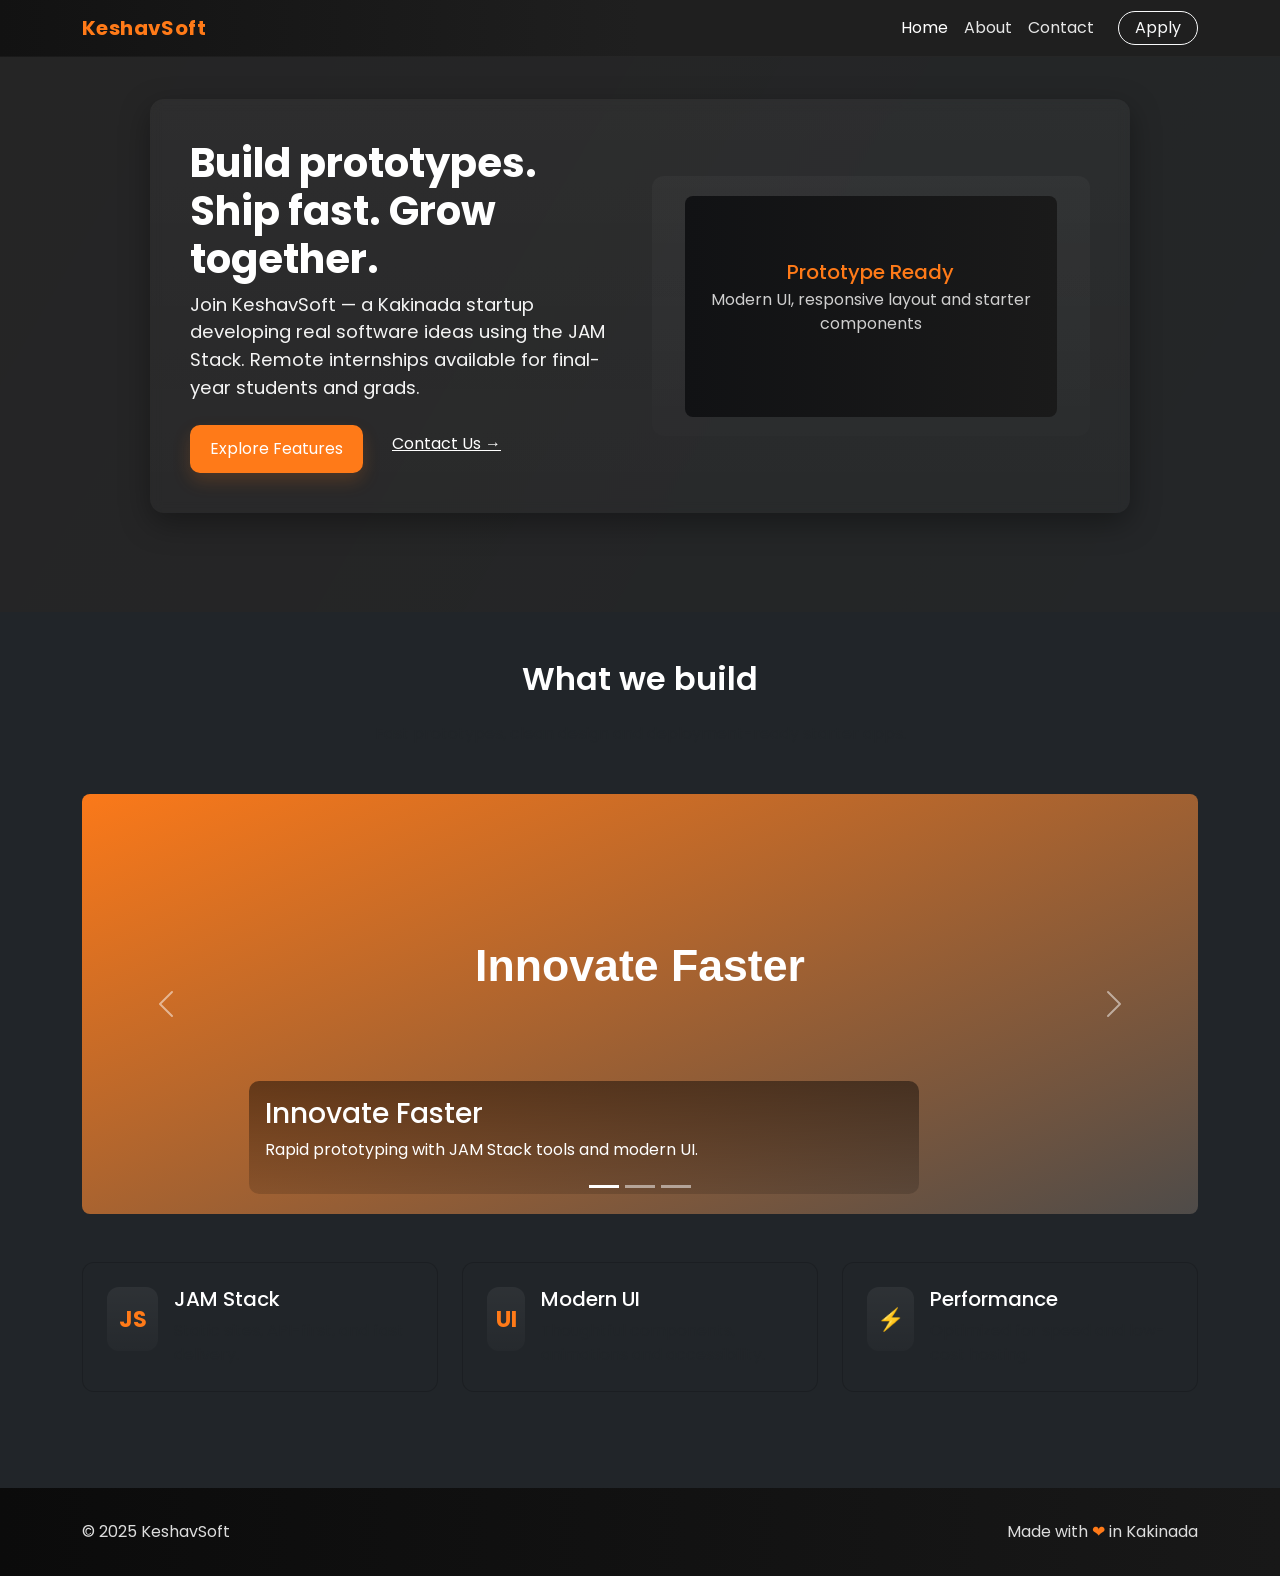
==== index.html @ 03d18139 "Add files via upload" ====
<!doctype html>
<html lang="en">
<head>
  <meta charset="utf-8">
  <meta name="viewport" content="width=device-width,initial-scale=1">
  <title>KeshavSoft — Innovate with JAM</title>
  <link href="https://cdn.jsdelivr.net/npm/bootstrap@5.3.2/dist/css/bootstrap.min.css" rel="stylesheet">
  <link href="style.css" rel="stylesheet">
</head>
<body class="bg-dark text-light">

<nav class="navbar navbar-expand-lg navbar-dark navbar-custom fixed-top">
  <div class="container">
    <a class="navbar-brand" href="index.html">KeshavSoft</a>
    <button class="navbar-toggler" type="button" data-bs-toggle="collapse" data-bs-target="#navMenu">
      <span class="navbar-toggler-icon"></span>
    </button>
    <div class="collapse navbar-collapse" id="navMenu">
      <ul class="navbar-nav ms-auto align-items-lg-center">
        <li class="nav-item"><a class="nav-link active" href="index.html">Home</a></li>
        <li class="nav-item"><a class="nav-link" href="about.html">About</a></li>
        <li class="nav-item"><a class="nav-link" href="contact.html">Contact</a></li>
        <li class="nav-item ms-3"><a class="btn btn-outline-light rounded-pill px-3 py-1" href="#">Apply</a></li>
      </ul>
    </div>
  </div>
</nav>

<header class="hero">
  <div class="container hero-card">
    <div class="row align-items-center">
      <div class="col-md-6">
        <h1 class="display-6 fw-bold" style="color:white">Build prototypes. Ship fast. Grow together.</h1>
        <p class="lead-hero">Join KeshavSoft — a Kakinada startup developing real software ideas using the JAM Stack. Remote internships available for final-year students and grads.</p>
        <div class="mt-4 d-flex gap-3">
          <a class="btn btn-primary-custom" href="#features">Explore Features</a>
          <a class="btn btn-link text-white" href="contact.html">Contact Us →</a>
        </div>
      </div>
      <div class="col-md-6 d-none d-md-block">
        <!-- Put a stylized card or illustration -->
        <div style="height:260px;background:linear-gradient(180deg, rgba(255,255,255,0.03), rgba(255,255,255,0.01));border-radius:12px;display:flex;align-items:center;justify-content:center;">
          <div style="width:85%;height:85%;background:linear-gradient(90deg,#111214, #1a1a1a);border-radius:8px;display:flex;align-items:center;justify-content:center;color:var(--muted)">
            <div style="text-align:center">
              <h5 style="color:var(--brand-orange);margin-bottom:0.25rem">Prototype Ready</h5>
              <p style="color:#cfcfcf">Modern UI, responsive layout and starter components</p>
            </div>
          </div>
        </div>
      </div>
    </div>
  </div>
</header>

<main class="container py-5" id="features">
  <section class="mb-5 text-center">
    <h2 class="section-title">What we build</h2>
    <p class="text-muted">Fast prototypes, clean design and deployment-ready starter apps.</p>
  </section>

  <!-- Carousel (images + text) -->
  <div id="mainCarousel" class="carousel slide mb-5" data-bs-ride="carousel">
    <div class="carousel-indicators">
      <button type="button" data-bs-target="#mainCarousel" data-bs-slide-to="0" class="active" aria-current="true"></button>
      <button type="button" data-bs-target="#mainCarousel" data-bs-slide-to="1"></button>
      <button type="button" data-bs-target="#mainCarousel" data-bs-slide-to="2"></button>
    </div>
    <div class="carousel-inner rounded-3 overflow-hidden">
      <div class="carousel-item active" style="background-image:url('[data-uri]');">
        <div class="carousel-caption d-none d-md-block text-start">
          <h3>Innovate Faster</h3>
          <p>Rapid prototyping with JAM Stack tools and modern UI.</p>
        </div>
      </div>
      <div class="carousel-item" style="background-image:url('[data-uri]');">
        <div class="carousel-caption d-none d-md-block text-start">
          <h3>Design Beautifully</h3>
          <p>Polished interfaces and smooth interactions for users.</p>
        </div>
      </div>
      <div class="carousel-item" style="background-image:url('[data-uri]');">
        <div class="carousel-caption d-none d-md-block text-start">
          <h3>Deploy with Confidence</h3>
          <p>Simple deployments via GitHub Pages or Netlify.</p>
        </div>
      </div>
    </div>
    <button class="carousel-control-prev" type="button" data-bs-target="#mainCarousel" data-bs-slide="prev">
      <span class="carousel-control-prev-icon"></span><span class="visually-hidden">Previous</span>
    </button>
    <button class="carousel-control-next" type="button" data-bs-target="#mainCarousel" data-bs-slide="next">
      <span class="carousel-control-next-icon"></span><span class="visually-hidden">Next</span>
    </button>
  </div>

  <!-- Features cards -->
  <div class="row g-4 features">
    <div class="col-md-4">
      <div class="card p-4 bg-dark text-light">
        <div class="d-flex gap-3 align-items-start">
          <div class="feature-icon">JS</div>
          <div>
            <h5 style="color:white">JAM Stack</h5>
            <p class="text-muted mb-0">Static sites, API-first, and fast delivery.</p>
          </div>
        </div>
      </div>
    </div>
    <div class="col-md-4">
      <div class="card p-4 bg-dark text-light">
        <div class="d-flex gap-3 align-items-start">
          <div class="feature-icon">UI</div>
          <div>
            <h5 style="color:white">Modern UI</h5>
            <p class="text-muted mb-0">Thoughtful components, animations and accessibility.</p>
          </div>
        </div>
      </div>
    </div>
    <div class="col-md-4">
      <div class="card p-4 bg-dark text-light">
        <div class="d-flex gap-3 align-items-start">
          <div class="feature-icon">⚡</div>
          <div>
            <h5 style="color:white">Performance</h5>
            <p class="text-muted mb-0">Optimized for speed and low-cost hosting.</p>
          </div>
        </div>
      </div>
    </div>
  </div>

</main>

<footer class="site-footer mt-5">
  <div class="container d-flex flex-column flex-md-row justify-content-between align-items-center">
    <div>© 2025 KeshavSoft</div>
    <div class="mt-2 mt-md-0">Made with <span style="color:var(--brand-orange)">❤</span> in Kakinada</div>
  </div>
</footer>

<script src="https://cdn.jsdelivr.net/npm/bootstrap@5.3.2/dist/js/bootstrap.bundle.min.js"></script>
</body>
</html>
---- style.css ----
@import url('https://fonts.googleapis.com/css2?family=Poppins:wght@300;400;600;700&display=swap');

:root{
  --brand-orange:#ff7a18;
  --brand-dark:#121212;
  --muted:#6c6c6c;
  --glass: rgba(255,255,255,0.06);
}

*{box-sizing:border-box}
html,body{height:100%;margin:0;font-family:'Poppins',sans-serif;}
a{color:inherit;text-decoration:none}

/* Navbar */
.navbar-custom{
  background: linear-gradient(90deg, var(--brand-dark) 0%, #1f1f1f 50%);
  border-bottom: 1px solid rgba(255,255,255,0.03);
}
.navbar-custom .navbar-brand{color:var(--brand-orange);font-weight:700;letter-spacing:0.4px}
.navbar-custom .nav-link{color:#e6e6e6;transition:color .25s, transform .2s}
.navbar-custom .nav-link:hover{color:var(--brand-orange);transform:translateY(-2px)}

/* Hero */
.hero{
  min-height:68vh;
  display:flex;
  align-items:center;
  justify-content:center;
  color:white;
  position:relative;
  overflow:hidden;
  padding:5rem 1rem;
}
.hero::before{
  content:"";
  position:absolute;inset:0;
  background: linear-gradient(120deg, rgba(255,122,24,0.12), rgba(255,158,74,0.08));
  mix-blend-mode:overlay;
  pointer-events:none;
  animation: heroShift 12s linear infinite;
}
@keyframes heroShift{
  0%{transform:translateX(-20%)}
  50%{transform:translateX(20%)}
  100%{transform:translateX(-20%)}
}
.hero .hero-card{
  backdrop-filter: blur(6px);
  background: linear-gradient(180deg, rgba(255,255,255,0.04), rgba(255,255,255,0.02));
  padding:2.5rem;
  border-radius:14px;
  box-shadow:0 10px 30px rgba(0,0,0,0.35);
  max-width:980px;
  width:100%;
  text-align:left;
}
.lead-hero{font-size:1.15rem;color:rgba(255,255,255,0.95)}

/* Buttons */
.btn-primary-custom{
  background:var(--brand-orange);
  border:none;
  color:white;
  padding:0.75rem 1.25rem;
  border-radius:10px;
  box-shadow:0 8px 18px rgba(255,122,24,0.18);
  transition:transform .25s, box-shadow .25s;
}
.btn-primary-custom:hover{transform:translateY(-4px);box-shadow:0 16px 32px rgba(255,122,24,0.28)}

/* Cards section */
.features .card{
  border-radius:12px;
  transition: transform .3s, box-shadow .3s;
  overflow:hidden;
}
.features .card:hover{transform:translateY(-10px);box-shadow:0 18px 40px rgba(0,0,0,0.18)}
.feature-icon{
  width:64px;height:64px;border-radius:12px;
  display:flex;align-items:center;justify-content:center;
  background:linear-gradient(180deg, rgba(255,255,255,0.06), rgba(255,255,255,0.02));
  color:var(--brand-orange);
  font-weight:700;font-size:22px;
}

/* Carousel custom */
.carousel-item {
  height:420px;
  background-size:cover;
  background-position:center;
}
.carousel-caption{background:linear-gradient(180deg, rgba(0,0,0,0.45), rgba(0,0,0,0.15));padding:1rem;border-radius:10px;max-width:60%}

/* About section with background */
.about-hero{
  padding:5rem 1rem;
  color:white;
  background-image: radial-gradient(circle at 10% 10%, rgba(255,122,24,0.08), transparent 10%),
                    radial-gradient(circle at 90% 80%, rgba(255,158,74,0.06), transparent 12%);
}
.about-panel{
  background: linear-gradient(180deg, rgba(255,255,255,0.02), rgba(255,255,255,0.01));
  padding:2rem;border-radius:12px;box-shadow:0 10px 30px rgba(0,0,0,0.25);
}

/* Contact form */
.contact-card{border-radius:12px;padding:1.5rem;background:#0f0f0f;color:#fff}
.form-control{background:transparent;border-radius:8px;border:1px solid rgba(255,255,255,0.06);color:#fff}
.form-control:focus{box-shadow:0 8px 18px rgba(0,0,0,0.4);border-color:var(--brand-orange)}

/* Footer */
.site-footer{background:linear-gradient(90deg,#0b0b0b 0%, #181818 100%);color:#ddd;padding:2rem 1rem}
.site-footer a{color:var(--brand-orange)}

/* Utilities */
.section-title{color:#fff;margin-bottom:1.5rem;font-weight:600}
@media (max-width:767px){
  .carousel-caption{max-width:90%}
  .hero{padding:3rem 1rem}
  .hero .hero-card{padding:1.25rem}
}
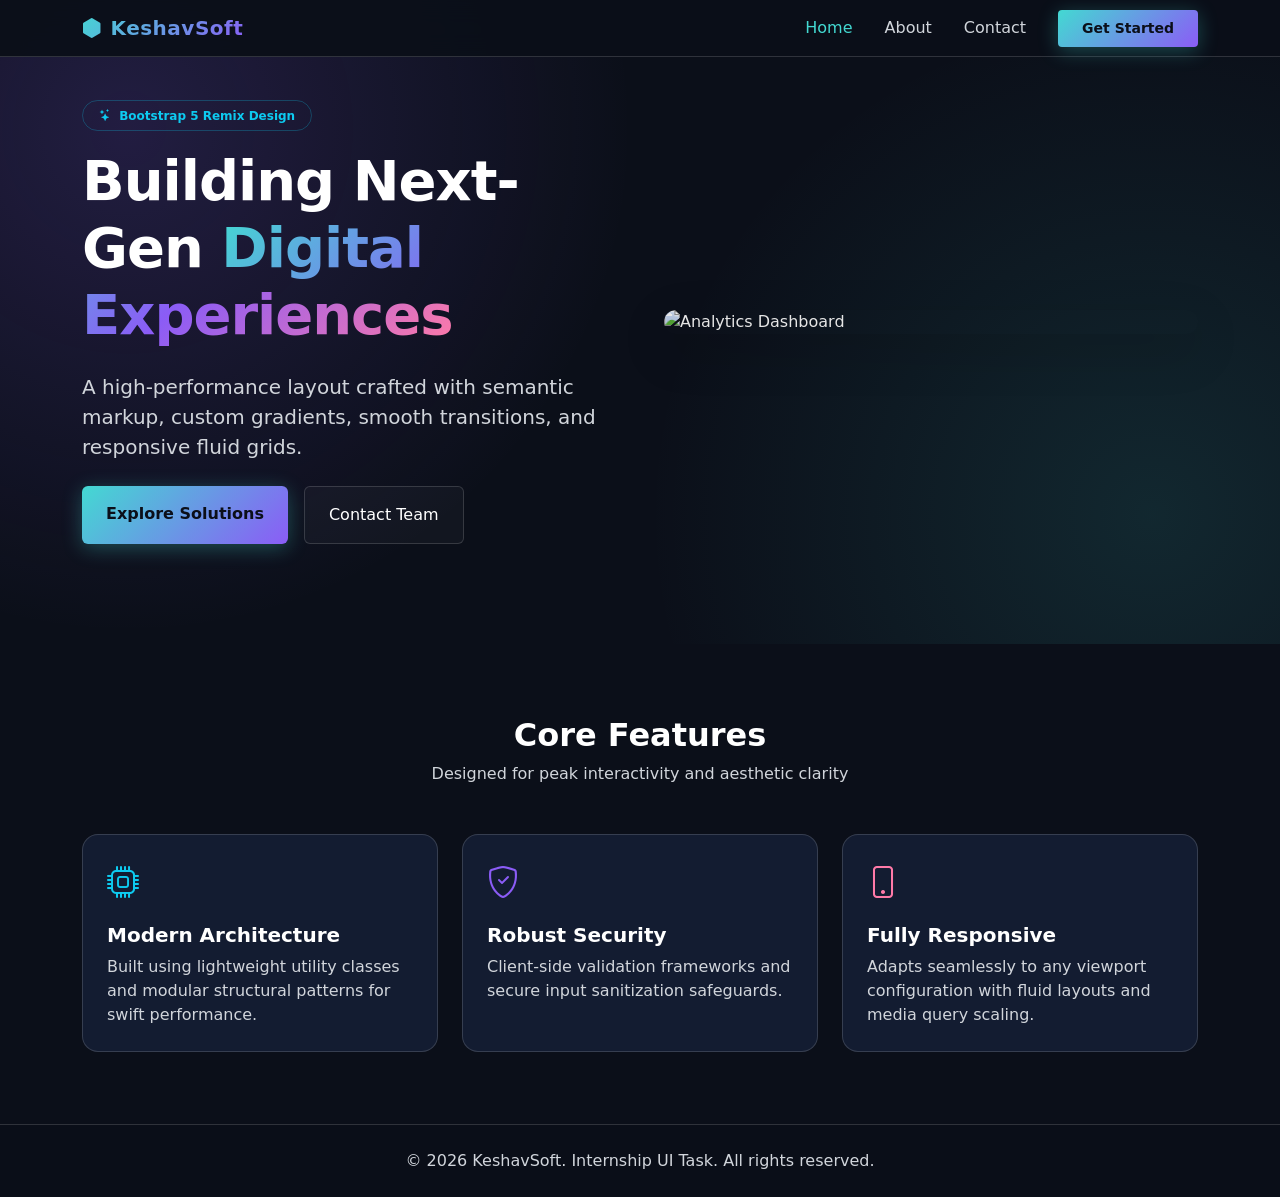
==== commit 0161578c: "Refactor index.html for modern UI and accessibility Updated HTML structure and content for improved " ====
--- a/index.html
+++ b/index.html
@@ -1,144 +1,142 @@
-<!doctype html>
+<!DOCTYPE html>
 <html lang="en">
 <head>
-  <meta charset="utf-8">
-  <meta name="viewport" content="width=device-width,initial-scale=1">
-  <title>KeshavSoft — Innovate with JAM</title>
+  <meta charset="UTF-8">
+  <meta name="viewport" content="width=device-width, initial-scale=1.0">
+  <title>KeshavSoft | Modern UI Showcase</title>
+  <!-- Bootstrap 5 CSS CDN -->
   <link href="https://cdn.jsdelivr.net/npm/bootstrap@5.3.2/dist/css/bootstrap.min.css" rel="stylesheet">
-  <link href="style.css" rel="stylesheet">
+  <!-- Bootstrap Icons -->
+  <link rel="stylesheet" href="https://cdn.jsdelivr.net/npm/bootstrap-icons@1.11.1/font/bootstrap-icons.css">
+  <!-- Custom CSS -->
+  <link rel="stylesheet" href="style.css">
 </head>
-<body class="bg-dark text-light">
+<body>
 
-<nav class="navbar navbar-expand-lg navbar-dark navbar-custom fixed-top">
-  <div class="container">
-    <a class="navbar-brand" href="index.html">KeshavSoft</a>
-    <button class="navbar-toggler" type="button" data-bs-toggle="collapse" data-bs-target="#navMenu">
-      <span class="navbar-toggler-icon"></span>
-    </button>
-    <div class="collapse navbar-collapse" id="navMenu">
-      <ul class="navbar-nav ms-auto align-items-lg-center">
-        <li class="nav-item"><a class="nav-link active" href="index.html">Home</a></li>
-        <li class="nav-item"><a class="nav-link" href="about.html">About</a></li>
-        <li class="nav-item"><a class="nav-link" href="contact.html">Contact</a></li>
-        <li class="nav-item ms-3"><a class="btn btn-outline-light rounded-pill px-3 py-1" href="#">Apply</a></li>
-      </ul>
+  <!-- Navigation Bar -->
+  <nav class="navbar navbar-expand-lg fixed-top navbar-dark">
+    <div class="container">
+      <a class="navbar-brand d-flex align-items-center gap-2" href="index.html">
+        <i class="bi bi-hexagon-fill"></i> KeshavSoft
+      </a>
+      <button class="navbar-toggler border-0" type="button" data-bs-toggle="collapse" data-bs-target="#navbarNav">
+        <span class="navbar-toggler-icon"></span>
+      </button>
+      <div class="collapse navbar-collapse justify-content-end" id="navbarNav">
+        <ul class="navbar-nav gap-3 align-items-lg-center">
+          <li class="nav-item"><a class="nav-link active" href="index.html">Home</a></li>
+          <li class="nav-item"><a class="nav-link" href="about.html">About</a></li>
+          <li class="nav-item"><a class="nav-link" href="contact.html">Contact</a></li>
+          <li class="nav-item ms-lg-2">
+            <a href="contact.html" class="btn btn-glow btn-sm px-4 py-2">Get Started</a>
+          </li>
+        </ul>
+      </div>
     </div>
-  </div>
-</nav>
+  </nav>
 
-<header class="hero">
-  <div class="container hero-card">
-    <div class="row align-items-center">
-      <div class="col-md-6">
-        <h1 class="display-6 fw-bold" style="color:white">Build prototypes. Ship fast. Grow together.</h1>
-        <p class="lead-hero">Join KeshavSoft — a Kakinada startup developing real software ideas using the JAM Stack. Remote internships available for final-year students and grads.</p>
-        <div class="mt-4 d-flex gap-3">
-          <a class="btn btn-primary-custom" href="#features">Explore Features</a>
-          <a class="btn btn-link text-white" href="contact.html">Contact Us →</a>
+  <!-- Hero Section -->
+  <header class="hero-section text-center text-lg-start">
+    <div class="container">
+      <div class="row align-items-center g-5">
+        <div class="col-lg-6">
+          <span class="badge bg-purple bg-opacity-10 text-info border border-info border-opacity-25 px-3 py-2 rounded-pill mb-3">
+            <i class="bi bi-stars me-1"></i> Bootstrap 5 Remix Design
+          </span>
+          <h1 class="display-4 fw-bold mb-4">Building Next-Gen <span class="text-gradient">Digital Experiences</span></h1>
+          <p class="lead text-muted mb-4">A high-performance layout crafted with semantic markup, custom gradients, smooth transitions, and responsive fluid grids.</p>
+          <div class="d-flex flex-wrap gap-3 justify-content-center justify-content-lg-start">
+            <a href="about.html" class="btn btn-glow px-4 py-3">Explore Solutions</a>
+            <a href="contact.html" class="btn btn-outline-custom px-4 py-3">Contact Team</a>
+          </div>
         </div>
-      </div>
-      <div class="col-md-6 d-none d-md-block">
-        <!-- Put a stylized card or illustration -->
-        <div style="height:260px;background:linear-gradient(180deg, rgba(255,255,255,0.03), rgba(255,255,255,0.01));border-radius:12px;display:flex;align-items:center;justify-content:center;">
-          <div style="width:85%;height:85%;background:linear-gradient(90deg,#111214, #1a1a1a);border-radius:8px;display:flex;align-items:center;justify-content:center;color:var(--muted)">
-            <div style="text-align:center">
-              <h5 style="color:var(--brand-orange);margin-bottom:0.25rem">Prototype Ready</h5>
-              <p style="color:#cfcfcf">Modern UI, responsive layout and starter components</p>
+        <div class="col-lg-6">
+          <!-- Featured Carousel Component -->
+          <div id="heroCarousel" class="carousel slide shadow-lg" data-bs-ride="carousel">
+            <div class="carousel-indicators">
+              <button type="button" data-bs-target="#heroCarousel" data-bs-slide-to="0" class="active"></button>
+              <button type="button" data-bs-target="#heroCarousel" data-bs-slide-to="1"></button>
+              <button type="button" data-bs-target="#heroCarousel" data-bs-slide-to="2"></button>
+            </div>
+            <div class="carousel-inner">
+              <div class="carousel-item active" data-bs-interval="4000">
+                <img src="https://images.unsplash.com/photo-1551288049-bebda4e38f71?auto=format&fit=crop&w=800&q=80" class="d-block w-100" alt="Analytics Dashboard">
+                <div class="carousel-caption d-none d-md-block">
+                  <h5 class="fw-bold text-white">Smart Analytics</h5>
+                  <p class="small text-muted mb-0">Real-time data insights tailored for enterprise solutions.</p>
+                </div>
+              </div>
+              <div class="carousel-item" data-bs-interval="4000">
+                <img src="https://images.unsplash.com/photo-1460925895917-afdab827c52f?auto=format&fit=crop&w=800&q=80" class="d-block w-100" alt="Strategy Planning">
+                <div class="carousel-caption d-none d-md-block">
+                  <h5 class="fw-bold text-white">Strategic Growth</h5>
+                  <p class="small text-muted mb-0">Engineered with modular Bootstrap components.</p>
+                </div>
+              </div>
+              <div class="carousel-item" data-bs-interval="4000">
+                <img src="https://images.unsplash.com/photo-1522071820081-009f0129c71c?auto=format&fit=crop&w=800&q=80" class="d-block w-100" alt="Collaboration">
+                <div class="carousel-caption d-none d-md-block">
+                  <h5 class="fw-bold text-white">Seamless Collaboration</h5>
+                  <p class="small text-muted mb-0">Fully responsive across desktop, tablet, and mobile views.</p>
+                </div>
+              </div>
             </div>
           </div>
         </div>
       </div>
     </div>
-  </div>
-</header>
+  </header>
 
-<main class="container py-5" id="features">
-  <section class="mb-5 text-center">
-    <h2 class="section-title">What we build</h2>
-    <p class="text-muted">Fast prototypes, clean design and deployment-ready starter apps.</p>
-  </section>
-
-  <!-- Carousel (images + text) -->
-  <div id="mainCarousel" class="carousel slide mb-5" data-bs-ride="carousel">
-    <div class="carousel-indicators">
-      <button type="button" data-bs-target="#mainCarousel" data-bs-slide-to="0" class="active" aria-current="true"></button>
-      <button type="button" data-bs-target="#mainCarousel" data-bs-slide-to="1"></button>
-      <button type="button" data-bs-target="#mainCarousel" data-bs-slide-to="2"></button>
-    </div>
-    <div class="carousel-inner rounded-3 overflow-hidden">
-      <div class="carousel-item active" style="background-image:url('[data-uri]');">
-        <div class="carousel-caption d-none d-md-block text-start">
-          <h3>Innovate Faster</h3>
-          <p>Rapid prototyping with JAM Stack tools and modern UI.</p>
+  <!-- Feature Cards Section -->
+  <section class="py-5">
+    <div class="container py-4">
+      <div class="text-center mb-5">
+        <h2 class="fw-bold">Core Features</h2>
+        <p class="text-muted">Designed for peak interactivity and aesthetic clarity</p>
+      </div>
+      <div class="row g-4">
+        <div class="col-md-4">
+          <div class="card card-custom p-4 h-100">
+            <div class="feature-icon mb-3 text-info fs-2">
+              <i class="bi bi-cpu"></i>
+            </div>
+            <h4 class="h5 fw-bold mb-2">Modern Architecture</h4>
+            <p class="text-muted mb-0">Built using lightweight utility classes and modular structural patterns for swift performance.</p>
+          </div>
         </div>
-      </div>
-      <div class="carousel-item" style="background-image:url('[data-uri]');">
-        <div class="carousel-caption d-none d-md-block text-start">
-          <h3>Design Beautifully</h3>
-          <p>Polished interfaces and smooth interactions for users.</p>
+        <div class="col-md-4">
+          <div class="card card-custom p-4 h-100">
+            <div class="feature-icon mb-3 text-purple fs-2" style="color: #8B5CF6;">
+              <i class="bi bi-shield-check"></i>
+            </div>
+            <h4 class="h5 fw-bold mb-2">Robust Security</h4>
+            <p class="text-muted mb-0">Client-side validation frameworks and secure input sanitization safeguards.</p>
+          </div>
         </div>
-      </div>
-      <div class="carousel-item" style="background-image:url('[data-uri]');">
-        <div class="carousel-caption d-none d-md-block text-start">
-          <h3>Deploy with Confidence</h3>
-          <p>Simple deployments via GitHub Pages or Netlify.</p>
-        </div>
-      </div>
-    </div>
-    <button class="carousel-control-prev" type="button" data-bs-target="#mainCarousel" data-bs-slide="prev">
-      <span class="carousel-control-prev-icon"></span><span class="visually-hidden">Previous</span>
-    </button>
-    <button class="carousel-control-next" type="button" data-bs-target="#mainCarousel" data-bs-slide="next">
-      <span class="carousel-control-next-icon"></span><span class="visually-hidden">Next</span>
-    </button>
-  </div>
-
-  <!-- Features cards -->
-  <div class="row g-4 features">
-    <div class="col-md-4">
-      <div class="card p-4 bg-dark text-light">
-        <div class="d-flex gap-3 align-items-start">
-          <div class="feature-icon">JS</div>
-          <div>
-            <h5 style="color:white">JAM Stack</h5>
-            <p class="text-muted mb-0">Static sites, API-first, and fast delivery.</p>
+        <div class="col-md-4">
+          <div class="card card-custom p-4 h-100">
+            <div class="feature-icon mb-3 text-pink fs-2" style="color: #FF7AA8;">
+              <i class="bi bi-phone"></i>
+            </div>
+            <h4 class="h5 fw-bold mb-2">Fully Responsive</h4>
+            <p class="text-muted mb-0">Adapts seamlessly to any viewport configuration with fluid layouts and media query scaling.</p>
           </div>
         </div>
       </div>
     </div>
-    <div class="col-md-4">
-      <div class="card p-4 bg-dark text-light">
-        <div class="d-flex gap-3 align-items-start">
-          <div class="feature-icon">UI</div>
-          <div>
-            <h5 style="color:white">Modern UI</h5>
-            <p class="text-muted mb-0">Thoughtful components, animations and accessibility.</p>
-          </div>
-        </div>
-      </div>
+  </section>
+
+  <!-- Footer -->
+  <footer class="py-4 text-center">
+    <div class="container">
+      <p class="mb-0 text-muted">&copy; <span id="year"></span> KeshavSoft. Internship UI Task. All rights reserved.</p>
     </div>
-    <div class="col-md-4">
-      <div class="card p-4 bg-dark text-light">
-        <div class="d-flex gap-3 align-items-start">
-          <div class="feature-icon">⚡</div>
-          <div>
-            <h5 style="color:white">Performance</h5>
-            <p class="text-muted mb-0">Optimized for speed and low-cost hosting.</p>
-          </div>
-        </div>
-      </div>
-    </div>
-  </div>
+  </footer>
 
-</main>
-
-<footer class="site-footer mt-5">
-  <div class="container d-flex flex-column flex-md-row justify-content-between align-items-center">
-    <div>© 2025 KeshavSoft</div>
-    <div class="mt-2 mt-md-0">Made with <span style="color:var(--brand-orange)">❤</span> in Kakinada</div>
-  </div>
-</footer>
-
-<script src="https://cdn.jsdelivr.net/npm/bootstrap@5.3.2/dist/js/bootstrap.bundle.min.js"></script>
+  <!-- Bootstrap JS Bundle -->
+  <script src="https://cdn.jsdelivr.net/npm/bootstrap@5.3.2/dist/js/bootstrap.bundle.min.js"></script>
+  <script>
+    document.getElementById('year').textContent = new Date().getFullYear();
+  </script>
 </body>
 </html>
--- a/style.css
+++ b/style.css
@@ -1,122 +1,185 @@
-
-@import url('https://fonts.googleapis.com/css2?family=Poppins:wght@300;400;600;700&display=swap');
-
-:root{
-  --brand-orange:#ff7a18;
-  --brand-dark:#121212;
-  --muted:#6c6c6c;
-  --glass: rgba(255,255,255,0.06);
+/* --- Custom Modern Theme: Midnight Creative (High Contrast) --- */
+:root {
+  --bg-midnight: #0b0f19;
+  --card-bg: #131c31;
+  --accent-aqua: #43D9D2;
+  --accent-violet: #8B5CF6;
+  --accent-pink: #FF7AA8;
+  --text-main: #FFFFFF;
+  --text-muted: #D1D5DB; /* Brightened significantly for full readability */
+  --border-color: rgba(255, 255, 255, 0.15);
 }
 
-*{box-sizing:border-box}
-html,body{height:100%;margin:0;font-family:'Poppins',sans-serif;}
-a{color:inherit;text-decoration:none}
-
-/* Navbar */
-.navbar-custom{
-  background: linear-gradient(90deg, var(--brand-dark) 0%, #1f1f1f 50%);
-  border-bottom: 1px solid rgba(255,255,255,0.03);
-}
-.navbar-custom .navbar-brand{color:var(--brand-orange);font-weight:700;letter-spacing:0.4px}
-.navbar-custom .nav-link{color:#e6e6e6;transition:color .25s, transform .2s}
-.navbar-custom .nav-link:hover{color:var(--brand-orange);transform:translateY(-2px)}
-
-/* Hero */
-.hero{
-  min-height:68vh;
-  display:flex;
-  align-items:center;
-  justify-content:center;
-  color:white;
-  position:relative;
-  overflow:hidden;
-  padding:5rem 1rem;
-}
-.hero::before{
-  content:"";
-  position:absolute;inset:0;
-  background: linear-gradient(120deg, rgba(255,122,24,0.12), rgba(255,158,74,0.08));
-  mix-blend-mode:overlay;
-  pointer-events:none;
-  animation: heroShift 12s linear infinite;
-}
-@keyframes heroShift{
-  0%{transform:translateX(-20%)}
-  50%{transform:translateX(20%)}
-  100%{transform:translateX(-20%)}
-}
-.hero .hero-card{
-  backdrop-filter: blur(6px);
-  background: linear-gradient(180deg, rgba(255,255,255,0.04), rgba(255,255,255,0.02));
-  padding:2.5rem;
-  border-radius:14px;
-  box-shadow:0 10px 30px rgba(0,0,0,0.35);
-  max-width:980px;
-  width:100%;
-  text-align:left;
-}
-.lead-hero{font-size:1.15rem;color:rgba(255,255,255,0.95)}
-
-/* Buttons */
-.btn-primary-custom{
-  background:var(--brand-orange);
-  border:none;
-  color:white;
-  padding:0.75rem 1.25rem;
-  border-radius:10px;
-  box-shadow:0 8px 18px rgba(255,122,24,0.18);
-  transition:transform .25s, box-shadow .25s;
-}
-.btn-primary-custom:hover{transform:translateY(-4px);box-shadow:0 16px 32px rgba(255,122,24,0.28)}
-
-/* Cards section */
-.features .card{
-  border-radius:12px;
-  transition: transform .3s, box-shadow .3s;
-  overflow:hidden;
-}
-.features .card:hover{transform:translateY(-10px);box-shadow:0 18px 40px rgba(0,0,0,0.18)}
-.feature-icon{
-  width:64px;height:64px;border-radius:12px;
-  display:flex;align-items:center;justify-content:center;
-  background:linear-gradient(180deg, rgba(255,255,255,0.06), rgba(255,255,255,0.02));
-  color:var(--brand-orange);
-  font-weight:700;font-size:22px;
+body {
+  background-color: var(--bg-midnight);
+  color: var(--text-main);
+  font-family: 'Inter', system-ui, -apple-system, sans-serif;
+  overflow-x: hidden;
 }
 
-/* Carousel custom */
-.carousel-item {
-  height:420px;
-  background-size:cover;
-  background-position:center;
-}
-.carousel-caption{background:linear-gradient(180deg, rgba(0,0,0,0.45), rgba(0,0,0,0.15));padding:1rem;border-radius:10px;max-width:60%}
-
-/* About section with background */
-.about-hero{
-  padding:5rem 1rem;
-  color:white;
-  background-image: radial-gradient(circle at 10% 10%, rgba(255,122,24,0.08), transparent 10%),
-                    radial-gradient(circle at 90% 80%, rgba(255,158,74,0.06), transparent 12%);
-}
-.about-panel{
-  background: linear-gradient(180deg, rgba(255,255,255,0.02), rgba(255,255,255,0.01));
-  padding:2rem;border-radius:12px;box-shadow:0 10px 30px rgba(0,0,0,0.25);
+/* Navbar Enhancements */
+.navbar {
+  background: rgba(11, 15, 25, 0.95) !important;
+  backdrop-filter: blur(12px);
+  border-bottom: 1px solid var(--border-color);
 }
 
-/* Contact form */
-.contact-card{border-radius:12px;padding:1.5rem;background:#0f0f0f;color:#fff}
-.form-control{background:transparent;border-radius:8px;border:1px solid rgba(255,255,255,0.06);color:#fff}
-.form-control:focus{box-shadow:0 8px 18px rgba(0,0,0,0.4);border-color:var(--brand-orange)}
+.navbar-brand {
+  font-weight: 700;
+  letter-spacing: 0.5px;
+  background: linear-gradient(135deg, var(--accent-aqua), var(--accent-violet));
+  -webkit-background-clip: text;
+  -webkit-text-fill-color: transparent;
+}
+
+.nav-link {
+  color: var(--text-muted) !important;
+  font-weight: 500;
+  transition: color 0.2s ease;
+}
+
+.nav-link:hover, .nav-link.active {
+  color: var(--accent-aqua) !important;
+}
+
+/* Hero Section */
+.hero-section {
+  padding: 100px 0;
+  background: radial-gradient(circle at 10% 20%, rgba(139, 92, 246, 0.18) 0%, transparent 40%),
+              radial-gradient(circle at 90% 80%, rgba(67, 217, 210, 0.12) 0%, transparent 40%);
+}
+
+.display-4, .display-5 {
+  font-weight: 800;
+  letter-spacing: -1px;
+  color: #FFFFFF !important;
+}
+
+p.lead, .text-muted {
+  color: var(--text-muted) !important; /* Forces all descriptions and lead texts to be high-contrast light gray */
+}
+
+.text-gradient {
+  background: linear-gradient(135deg, var(--accent-aqua), var(--accent-violet), var(--accent-pink));
+  -webkit-background-clip: text;
+  -webkit-text-fill-color: transparent;
+}
+
+/* Modern Buttons */
+.btn-glow {
+  background: linear-gradient(135deg, var(--accent-aqua), var(--accent-violet));
+  border: none;
+  color: #0b0f19;
+  font-weight: 600;
+  box-shadow: 0 4px 20px rgba(67, 217, 210, 0.3);
+  transition: all 0.3s ease;
+}
+
+.btn-glow:hover {
+  transform: translateY(-2px);
+  box-shadow: 0 6px 25px rgba(139, 92, 246, 0.5);
+  color: #fff;
+}
+
+.btn-outline-custom {
+  color: var(--text-main);
+  border: 1px solid var(--border-color);
+  background: rgba(255, 255, 255, 0.03);
+  transition: all 0.2s ease;
+}
+
+.btn-outline-custom:hover {
+  border-color: var(--accent-aqua);
+  color: var(--accent-aqua);
+  background: rgba(67, 217, 210, 0.08);
+}
+
+/* Feature & Info Cards with Hover Lift */
+.card-custom {
+  background-color: var(--card-bg);
+  border: 1px solid var(--border-color);
+  border-radius: 1rem;
+  color: #FFFFFF;
+  transition: transform 0.3s ease, border-color 0.3s ease, box-shadow 0.3s ease;
+}
+
+.card-custom:hover {
+  transform: translateY(-6px);
+  border-color: rgba(67, 217, 210, 0.5);
+  box-shadow: 0 12px 30px rgba(0, 0, 0, 0.5);
+}
+
+.card-custom h3, .card-custom h4, .card-custom h5 {
+  color: #FFFFFF !important;
+}
+
+.card-custom p {
+  color: var(--text-muted) !important;
+}
+
+/* Carousel Styling */
+.carousel {
+  border-radius: 1rem;
+  overflow: hidden;
+  box-shadow: 0 20px 40px rgba(0,0,0,0.6);
+}
+
+.carousel-item img {
+  filter: brightness(0.9);
+  transition: transform 6s ease;
+}
+
+.carousel-item:hover img {
+  transform: scale(1.03);
+}
+
+.carousel-caption {
+  background: rgba(11, 15, 25, 0.85);
+  backdrop-filter: blur(8px);
+  border-radius: 0.75rem;
+  padding: 1.5rem;
+  bottom: 2rem;
+  left: 10%;
+  right: 10%;
+}
+
+.carousel-caption h5 {
+  color: #FFFFFF !important;
+}
+
+.carousel-caption p {
+  color: var(--text-muted) !important;
+}
+
+/* Form Controls - High Contrast */
+.form-label {
+  color: #F3F4F6 !important;
+  font-weight: 500;
+}
+
+.form-control, .form-select {
+  background-color: rgba(255, 255, 255, 0.08) !important;
+  border: 1px solid var(--border-color) !important;
+  color: #FFFFFF !important;
+  border-radius: 0.5rem;
+  padding: 0.75rem 1rem;
+}
+
+.form-control::placeholder {
+  color: #9CA3AF !important;
+  opacity: 1;
+}
+
+.form-control:focus, .form-select:focus {
+  background-color: rgba(255, 255, 255, 0.12) !important;
+  border-color: var(--accent-aqua) !important;
+  color: #FFFFFF !important;
+  box-shadow: 0 0 0 0.25rem rgba(67, 217, 210, 0.25) !important;
+}
 
 /* Footer */
-.site-footer{background:linear-gradient(90deg,#0b0b0b 0%, #181818 100%);color:#ddd;padding:2rem 1rem}
-.site-footer a{color:var(--brand-orange)}
-
-/* Utilities */
-.section-title{color:#fff;margin-bottom:1.5rem;font-weight:600}
-@media (max-width:767px){
-  .carousel-caption{max-width:90%}
-  .hero{padding:3rem 1rem}
-  .hero .hero-card{padding:1.25rem}
+footer {
+  border-top: 1px solid var(--border-color);
+  background-color: rgba(11, 15, 25, 0.98);
+  color: var(--text-muted);
 }
